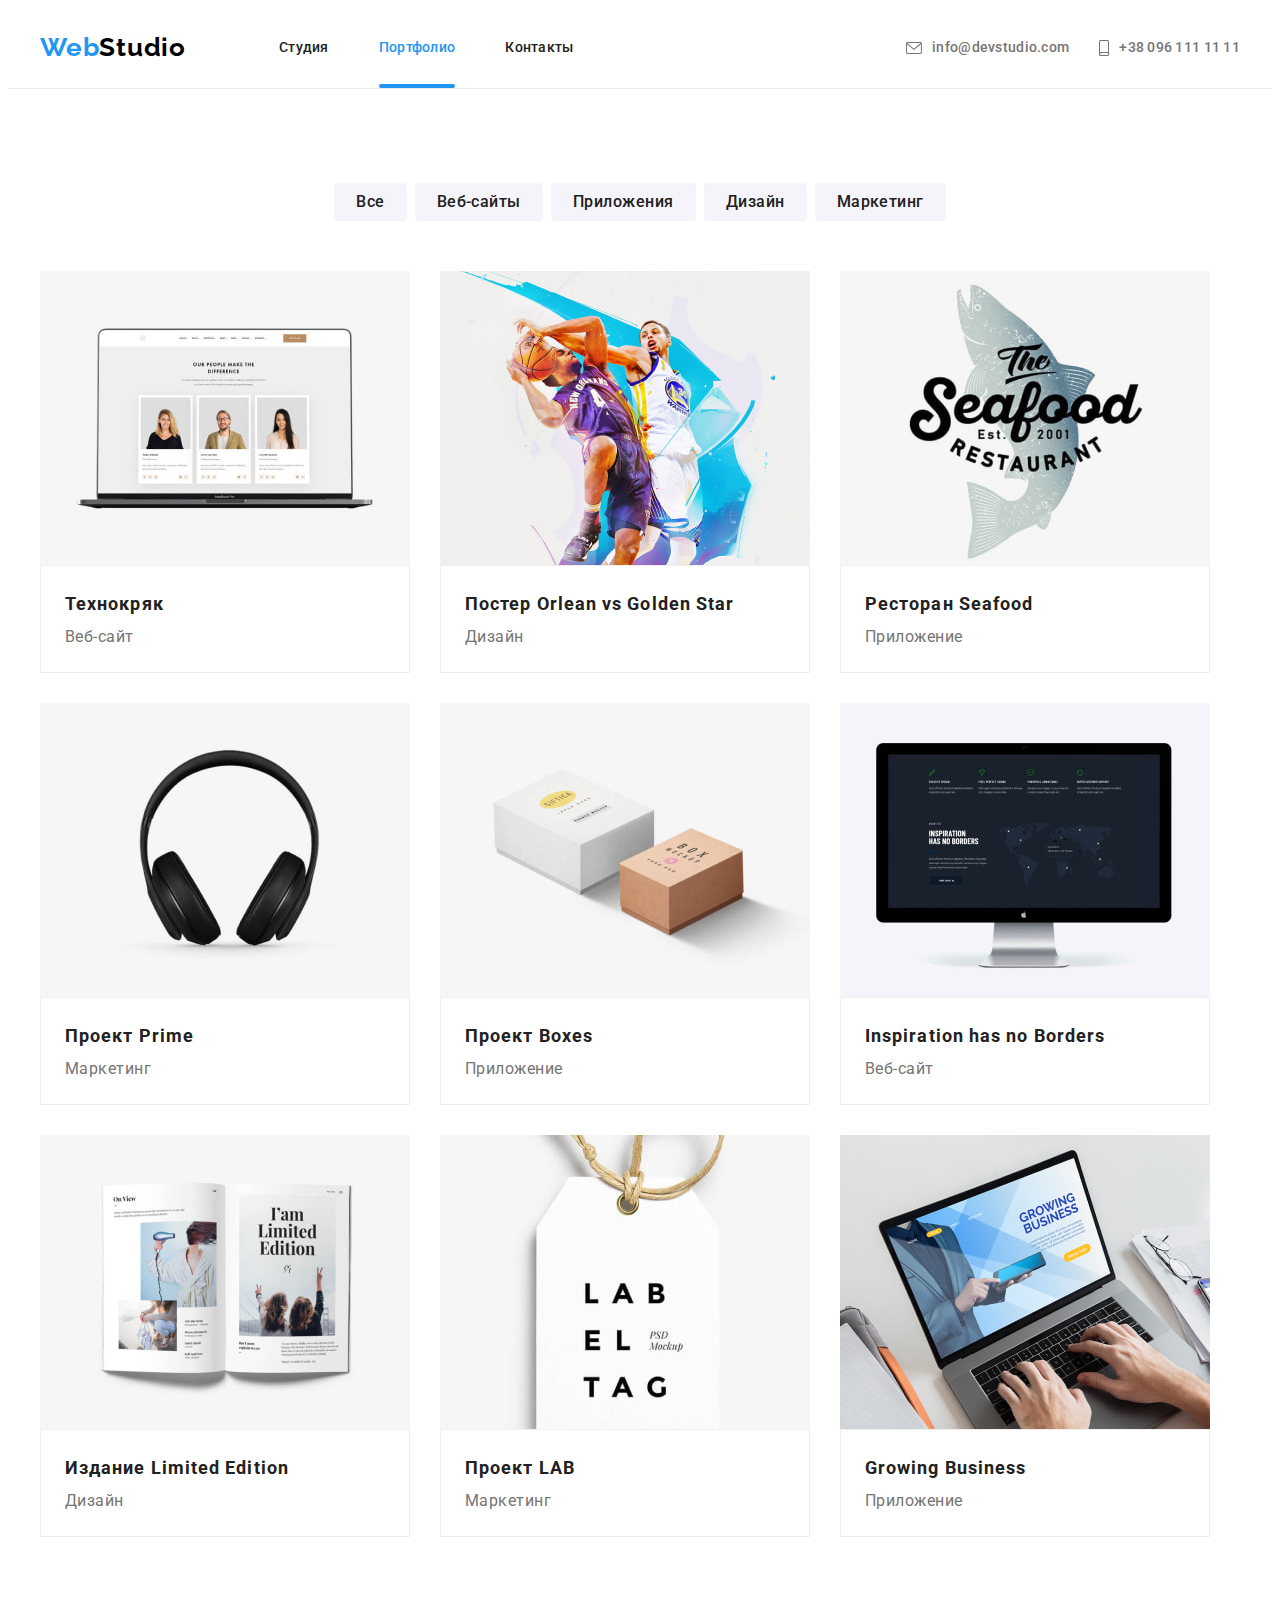
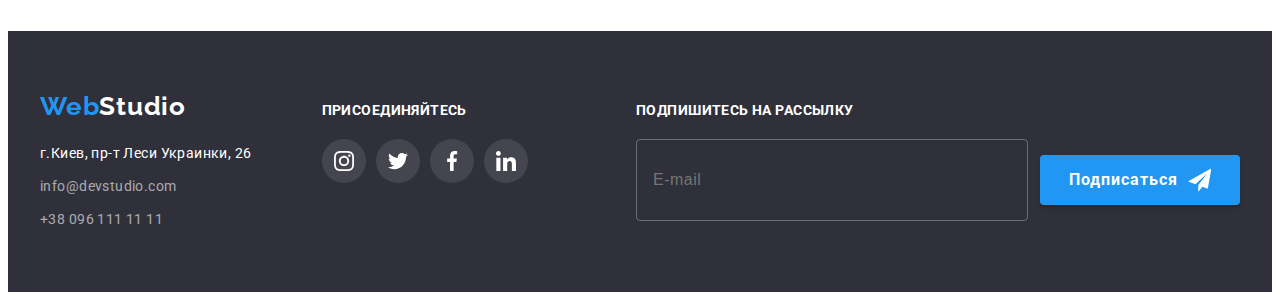
==== portfolio.html @ 57b07c24 "Initial commit" ====
<!DOCTYPE html>
<html lang="ru">
  <head>
    <meta charset="UTF-8" />
    <meta http-equiv="X-UA-Compatible" content="IE=edge" />
    <meta name="viewport" content="width=device-width, initial-scale=1.0" />
    <title>Портфолио</title>
    <!--Google Fonts-->
    <link rel="preconnect" href="https://fonts.googleapis.com" />
    <link rel="preconnect" href="https://fonts.gstatic.com" crossorigin />
    <link
      href="https://fonts.googleapis.com/css2?family=Raleway:wght@700&family=Roboto:wght@400;500;700;900&display=swap"
      rel="stylesheet"
    />
    <!-- Modern-normalize -->
    <link
      rel="stylesheet"
      href="https://cdnjs.cloudflare.com/ajax/libs/modern-normalize/1.1.0/modern-normalize.min.css"
      integrity="sha512-wpPYUAdjBVSE4KJnH1VR1HeZfpl1ub8YT/NKx4PuQ5NmX2tKuGu6U/JRp5y+Y8XG2tV+wKQpNHVUX03MfMFn9Q=="
      crossorigin="anonymous"
      referrerpolicy="no-referrer"
    />
    <!--Пользовательские стили-->
    <link rel="stylesheet" href="./CSS/styles.css" />
  </head>
  <body>
    <!--Шапка сайта-->
    <header class="header">
      <div class="container header-container">
        <!--Логотип компании-->
        <a class="logo link" href="./index.html" aria-label="Логотип сайта" lang="en"
          >Web<span class="header-studio">Studio</span></a
        >
        <!--Навигация сайта-->
        <nav class="navigation">
          <ul class="list navigation-list">
            <li class="navigation-item">
              <a class="link navigation-link" href="./index.html">Студия</a>
            </li>
            <li class="navigation-item">
              <a class="link navigation-link current" href="./portfolio.html">Портфолио</a>
            </li>
            <li class="navigation-item">
              <a class="link navigation-link" href="#contacts">Контакты</a>
            </li>
          </ul>
        </nav>
        <!--Контактные данные-->
        <ul class="list contacts-list">
          <li class="contacts-item">
            <a class="link contacts-link" href="mailto:info@devstudio.com">
              <svg class="contacts-icon" width="16px" height="12px">
                <use href="./images/sprite.svg#mail"></use>
              </svg>
              info@devstudio.com</a
            >
          </li>
          <li class="contacts-item">
            <a class="link contacts-link" href="tel:+380961111111">
              <svg class="contacts-icon" width="10px" height="16px">
                <use href="./images/sprite.svg#smartphone"></use>
              </svg>
              +38 096 111 11 11</a
            >
          </li>
        </ul>
      </div>
    </header>
    <!--Основной контент Портфолио-->
    <main>
      <!--Галерея проектов-->
      <section class="gallery section">
        <div class="container">
          <ul class="list filter-list">
            <li class="filter-item">
              <button class="btn filter-btn" type="button">Все</button>
            </li>
            <li class="filter-item">
              <button class="btn filter-btn" type="button">Веб-сайты</button>
            </li>
            <li class="filter-item">
              <button class="btn filter-btn" type="button">Приложения</button>
            </li>
            <li class="filter-item">
              <button class="btn filter-btn" type="button">Дизайн</button>
            </li>
            <li class="filter-item">
              <button class="btn filter-btn" type="button">Маркетинг</button>
            </li>
          </ul>
          <h1 class="visually-hidden">Галерея проектов</h1>
          <ul class="list projects-list">
            <li class="projects-item">
              <a class="link project-link" href="">
                <div class="animation-card">
                  <img
                    class="project-img"
                    src="./images/portfolio/img-1.jpg"
                    alt="Рабочий стол ноутбука"
                    width="370"
                    height="294"
                  />
                  <p class="animation-description">
                    Ресурс предлагает комплексные предложения с разным уровнем функционала и
                    сервисов. Все это позволит посетителю получить исчерпывающие сведения о компании
                    или частном лице.
                  </p>
                </div>
                <div class="project-description">
                  <h2 class="project-title">Технокряк</h2>
                  <p class="project-type">Веб-сайт</p>
                </div>
              </a>
            </li>
            <li class="projects-item">
              <a class="link project-link" href="">
                <div class="animation-card">
                  <img
                    class="project-img"
                    src="./images/portfolio/img-2.jpg"
                    alt="Баскетболисты"
                    width="370"
                    height="294"
                  />
                  <p class="animation-description">
                    Ресурс предлагает комплексные предложения с разным уровнем функционала и
                    сервисов. Все это позволит посетителю получить исчерпывающие сведения о компании
                    или частном лице.
                  </p>
                </div>
                <div class="project-description">
                  <h2 class="project-title">Постер <span lang="eu">Orlean vs Golden Star</span></h2>
                  <p class="project-type">Дизайн</p>
                </div>
              </a>
            </li>
            <li class="projects-item">
              <a class="link project-link" href="">
                <div class="animation-card">
                  <img
                    class="project-img"
                    src="./images/portfolio/img-3.jpg"
                    alt="Логотип ресторана"
                    width="370"
                    height="294"
                  />
                  <p class="animation-description">
                    Ресурс предлагает комплексные предложения с разным уровнем функционала и
                    сервисов. Все это позволит посетителю получить исчерпывающие сведения о компании
                    или частном лице.
                  </p>
                </div>
                <div class="project-description">
                  <h2 class="project-title">Ресторан <span lang="eu">Seafood</span></h2>
                  <p class="project-type">Приложение</p>
                </div>
              </a>
            </li>
            <li class="projects-item">
              <a class="link project-link" href="">
                <div class="animation-card">
                  <img
                    class="project-img"
                    src="./images/portfolio/img-4.jpg"
                    alt="Накладные наушники"
                    width="370"
                    height="294"
                  />
                  <p class="animation-description">
                    Ресурс предлагает комплексные предложения с разным уровнем функционала и
                    сервисов. Все это позволит посетителю получить исчерпывающие сведения о компании
                    или частном лице.
                  </p>
                </div>
                <div class="project-description">
                  <h2 class="project-title">Проект <span lang="eu">Prime</span></h2>
                  <p class="project-type">Маркетинг</p>
                </div>
              </a>
            </li>
            <li class="projects-item">
              <a class="link project-link" href="">
                <div class="animation-card">
                  <img
                    class="project-img"
                    src="./images/portfolio/img-5.jpg"
                    alt="Бумажные коробки"
                    width="370"
                    height="294"
                  />
                  <p class="animation-description">
                    Ресурс предлагает комплексные предложения с разным уровнем функционала и
                    сервисов. Все это позволит посетителю получить исчерпывающие сведения о компании
                    или частном лице.
                  </p>
                </div>
                <div class="project-description">
                  <h2 class="project-title">Проект <span lang="eu">Boxes</span></h2>
                  <p class="project-type">Приложение</p>
                </div>
              </a>
            </li>
            <li class="projects-item">
              <a class="link project-link" href="">
                <div class="animation-card">
                  <img
                    class="project-img"
                    src="./images/portfolio/img-6.jpg"
                    alt="Рабочий стол монитора"
                    width="370"
                    height="294"
                  />
                  <p class="animation-description">
                    Ресурс предлагает комплексные предложения с разным уровнем функционала и
                    сервисов. Все это позволит посетителю получить исчерпывающие сведения о компании
                    или частном лице.
                  </p>
                </div>
                <div class="project-description">
                  <h2 class="project-title" lang="eu">Inspiration has no Borders</h2>
                  <p class="project-type">Веб-сайт</p>
                </div>
              </a>
            </li>
            <li class="projects-item">
              <a class="link project-link" href="">
                <div class="animation-card">
                  <img
                    class="project-img"
                    src="./images/portfolio/img-7.jpg"
                    alt="Открытая книга"
                    width="370"
                    height="294"
                  />
                  <p class="animation-description">
                    Ресурс предлагает комплексные предложения с разным уровнем функционала и
                    сервисов. Все это позволит посетителю получить исчерпывающие сведения о компании
                    или частном лице.
                  </p>
                </div>
                <div class="project-description">
                  <h2 class="project-title">Издание <span lang="eu">Limited Edition</span></h2>
                  <p class="project-type">Дизайн</p>
                </div>
              </a>
            </li>
            <li class="projects-item">
              <a class="link project-link" href="">
                <div class="animation-card">
                  <img
                    class="project-img"
                    src="./images/portfolio/img-8.jpg"
                    alt="Бирка с логотипом"
                    width="370"
                    height="294"
                  />
                  <p class="animation-description">
                    Ресурс предлагает комплексные предложения с разным уровнем функционала и
                    сервисов. Все это позволит посетителю получить исчерпывающие сведения о компании
                    или частном лице.
                  </p>
                </div>
                <div class="project-description">
                  <h2 class="project-title">Проект <span lang="eu">LAB</span></h2>
                  <p class="project-type">Маркетинг</p>
                </div>
              </a>
            </li>
            <li class="projects-item">
              <a class="link project-link" href="">
                <div class="animation-card">
                  <img
                    class="project-img"
                    src="./images/portfolio/img-9.jpg"
                    alt="Руки на ноутбуке"
                    width="370"
                    height="294"
                  />
                  <p class="animation-description">
                    Ресурс предлагает комплексные предложения с разным уровнем функционала и
                    сервисов. Все это позволит посетителю получить исчерпывающие сведения о компании
                    или частном лице.
                  </p>
                </div>
                <div class="project-description">
                  <h2 class="project-title" lang="eu">Growing Business</h2>
                  <p class="project-type">Приложение</p>
                </div>
              </a>
            </li>
          </ul>
        </div>
      </section>
    </main>
    <!--Подвал сайта-->
    <footer class="footer">
      <div class="container footer-container">
        <div class="logo-address">
          <!--Логотип-->
          <a class="logo-footer logo link" href="./index.html" aria-label="Логотип сайта" lang="en"
            >Web<span class="footer-studio">Studio</span></a
          >
          <!--Адреc и Контактные данные-->
          <address id="contacts">
            <ul class="list footer-list">
              <li class="footer-item">
                <a
                  class="link address-link"
                  href="https://www.google.com.ua/maps/place/%D0%B1%D1%83%D0%BB.+%D0%9B%D0%B5%D1%81%D0%B8+%D0%A3%D0%BA%D1%80%D0%B0%D0%B8%D0%BD%D0%BA%D0%B8,+26,+%D0%9A%D0%B8%D0%B5%D0%B2,+02000/@50.4265807,30.5361971,17z/data=!3m1!4b1!4m5!3m4!1s0x40d4cf0e033ecbe9:0x57a4dffefec77da0!8m2!3d50.4265807!4d30.5383858?hl=ru"
                  >г.Киев, пр-т Леси Украинки, 26</a
                >
              </li>
              <li class="footer-item">
                <a class="link footer-link" href="mailto:info@devstudio.com">info@devstudio.com</a>
              </li>
              <li class="footer-item">
                <a class="link footer-link" href="tel:+380961111111">+38 096 111 11 11</a>
              </li>
            </ul>
          </address>
        </div>
        <!-- Присоединяйтесь -->
        <div class="join-us">
          <p class="footer-title">присоединяйтесь</p>
          <ul class="social-list list">
            <li class="social-items">
              <a
                class="social-link link social-link-join"
                href=""
                target="_blank"
                rel="noopener noreferrer"
                aria-label="иконка Instagram"
              >
                <svg class="socials-icon" width="20" height="20">
                  <use href="./images/sprite.svg#instagram"></use>
                </svg>
              </a>
            </li>
            <li class="social-items">
              <a
                class="social-link link social-link-join"
                href=""
                target="_blank"
                rel="noopener noreferrer"
                aria-label="иконка Twitter"
              >
                <svg class="socials-icon" width="20" height="20">
                  <use href="./images/sprite.svg#twitter"></use>
                </svg>
              </a>
            </li>
            <li class="social-items">
              <a
                class="social-link link social-link-join"
                href=""
                target="_blank"
                rel="noopener noreferrer"
                aria-label="иконка Facebook"
              >
                <svg class="socials-icon" width="20" height="20">
                  <use href="./images/sprite.svg#facebook"></use>
                </svg>
              </a>
            </li>
            <li class="social-items">
              <a
                class="social-link link social-link-join"
                href=""
                target="_blank"
                rel="noopener noreferrer"
                aria-label="иконка Linkedin"
              >
                <svg class="socials-icon" width="20" height="20">
                  <use href="./images/sprite.svg#linkedin"></use>
                </svg>
              </a>
            </li>
          </ul>
        </div>
        <!-- Подпишитесь на рассылку -->
        <div class="subscribe">
          <b class="subscribe-title">Подпишитесь на рассылку</b>
          <form class="subscribe-form">
            <label class="subscribe-label-hidden" for="subscribe-email">
              <input
                class="subscribe-email"
                name="subscribe-email"
                type="email"
                id="subscribe-email"
                placeholder="E-mail"
            /></label>
            <button class="btn subscribe-btn" type="submit">
              <span class="subscribe-btn-title">Подписаться</span
              ><svg class="subscribe-icon" width="24" height="24">
                <use href="./images/sprite.svg#subscribe-icon"></use>
              </svg>
            </button>
          </form>
        </div>
      </div>
    </footer>
    <!-- Script-JS -->
    <script src="./js/modal.js"></script>
  </body>
</html>
---- CSS/styles.css ----
:root {
  /* Google Fonts */
  --main-font: 'Roboto', sans-serif;
  --secondary-font: 'Raleway', sans-serif;

  /* text colors */
  --accent-cl: #2196f3;
  --main-txt-cl: #212121;
  --secondary-txt-cl: #ffffff;

  /* bacground colors */
  --main-bg-cl: #ffffff;
  --secondary-bg-cl: #2f303a;

  /* animation */
  --hov-focus: 250ms cubic-bezier(0.4, 0, 0.2, 1);
}
body {
  font-family: var(--main-font);
  background-color: var(--main-bg-cl);
  color: var(--main-txt-cl);
}
h1,
h2,
h3,
h4,
h5,
h6,
p,
b {
  margin: 0;
}
img {
  display: block;
  max-width: 100%;
  height: auto;
}
.visually-hidden {
  position: absolute;
  white-space: nowrap;
  width: 1px;
  height: 1px;
  overflow: hidden;
  border: 0;
  padding: 0;
  clip: rect(0 0 0 0);
  clip-path: inset(50%);
  margin: -1px;
}
.container {
  width: 1200px;
  padding-left: 15px;
  padding-right: 15px;
  margin-left: auto;
  margin-right: auto;
}
.section {
  padding-top: 94px;
  padding-bottom: 94px;
}
.list {
  list-style: none;
  padding: 0;
  margin: 0;
}
.link {
  text-decoration: none;
  color: currentColor;
}
.btn {
  cursor: pointer;
  border-style: none;
  font-family: inherit;
  color: inherit;
  border-radius: 4px;
  transition: background-color var(--hov-focus), color var(--hov-focus), box-shadow var(--hov-focus);
}
.btn:hover,
.btn:focus {
  color: var(--secondary-txt-cl);
  background-color: var(--accent-cl);
  box-shadow: 0px 3px 1px rgba(0, 0, 0, 0.1), 0px 1px 2px rgba(0, 0, 0, 0.08),
    0px 2px 2px rgba(0, 0, 0, 0.12);
}
.contacts-link:hover,
.footer-link:hover,
.address-link:hover,
.contacts-link:focus,
.footer-link:focus,
.address-link:focus,
.navigation-link:hover,
.navigation-link:focus {
  color: var(--accent-cl);
}
/* Header */
.header {
  border-bottom: 1px solid #ececec;
}
.header-container {
  display: flex;
  align-items: center;
}
.logo {
  font-family: var(--secondary-font);
  font-weight: 700;
  font-size: 26px;
  line-height: 1.19;
  letter-spacing: 0.03em;
  color: var(--accent-cl);
  display: block;
  padding-top: 24px;
  padding-bottom: 25px;
  margin-right: 93px;
}
.header-studio {
  color: #000000;
}
.navigation-list {
  align-items: center;
  display: flex;
}

.navigation-item {
  margin-right: 50px;
}
.navigation-item:last-child,
.contacts-item:last-child {
  margin-right: 0px;
}
.navigation-link {
  font-weight: 500;
  font-size: 14px;
  line-height: 1.14;
  letter-spacing: 0.02em;
  display: block;
  padding-top: 32px;
  padding-bottom: 32px;
  position: relative;
  transition: color var(--hov-focus);
}
.navigation-link.current {
  color: var(--accent-cl);
}
.navigation-link.current::after {
  content: '';
  display: block;
  width: 100%;
  height: 4px;
  background-color: var(--accent-cl);
  border-radius: 2px;
  position: absolute;
  bottom: 0;
  left: 0;
}
.contacts-list {
  margin-left: auto;
  display: flex;
  align-items: center;
}
.contacts-item {
  margin-right: 30px;
  align-items: center;
}
.contacts-link {
  font-weight: 500;
  font-size: 14px;
  line-height: 1.14;
  letter-spacing: 0.02em;
  color: #757575;
  display: flex;
  padding-top: 32px;
  padding-bottom: 32px;
  align-items: center;
  transition: color var(--hov-focus);
}
.contacts-icon {
  fill: currentColor;
  margin-right: 10px;
}

/* Main content */
.hero {
  background-color: #c4c4c4;
  background-image: linear-gradient(to bottom, rgba(47, 48, 58, 0.4), rgba(47, 48, 58, 0.4)),
    url(../images/main/hero.jpg);
  max-width: 1600px;
  height: 600px;
  margin-left: auto;
  margin-right: auto;
  background-position: center;
  background-size: cover;
  padding-top: 200px;
  padding-bottom: 200px;
}
.main-title {
  font-weight: 900;
  font-size: 44px;
  line-height: 1.36;
  text-align: center;
  letter-spacing: 0.06em;
  text-transform: uppercase;
  color: var(--secondary-txt-cl);
  width: 696px;
  height: 120px;
  margin-left: auto;
  margin-right: auto;
  margin-bottom: 30px;
}
.hero-btn {
  background-color: var(--accent-cl);
  color: var(--secondary-txt-cl);
  font-weight: 700;
  font-size: 16px;
  line-height: 1.88;
  display: flex;
  align-items: center;
  text-align: center;
  letter-spacing: 0.06em;
  padding: 10px 32px;
  max-width: 250px;
  min-width: 200px;
  min-height: 50px;
  margin-left: auto;
  margin-right: auto;
  transition: background-color var(--hov-focus);
}
.hero-btn:hover,
.hero-btn:focus {
  background-color: #188ce8;
}
/* Преимущества студии */
.advantages {
  padding-bottom: 0px;
}
.advantages-list {
  display: flex;
  align-items: flex-start;
}
.advantages-item {
  margin-right: 30px;
}
.advantages-item:last-child {
  margin-right: 0px;
}
.advantages-frame {
  width: 270px;
  height: 120px;
  background-color: #f5f4fa;
  border-radius: 4px;
  display: flex;
  align-items: center;
  justify-content: center;
  margin-bottom: 30px;
}
.advantages-icon {
  width: 70px;
  height: 70px;
}
.advantages-title {
  font-weight: 700;
  font-size: 14px;
  line-height: 1.14;
  letter-spacing: 0.03em;
  text-transform: uppercase;
  margin-bottom: 10px;
}
.advantages-description {
  font-size: 14px;
  line-height: 1.71;
  letter-spacing: 0.03em;
  color: #757575;
  max-width: 270px;
  max-height: 75px;
}
/* Веб-разработка для разных гаджетов */
.direction-title,
.team-title,
.clients-title {
  font-weight: 700;
  font-size: 36px;
  line-height: 1.17;
  text-align: center;
  letter-spacing: 0.03em;
  margin-bottom: 50px;
}
.direction-list {
  display: flex;
  align-items: center;
}
.direction-item {
  margin-right: 30px;
  position: relative;
}
.direction-item:last-child {
  margin-right: 0px;
}
.direction-description {
  font-weight: 700;
  font-size: 14px;
  line-height: 1.14;
  text-align: center;
  letter-spacing: 0.03em;
  text-transform: uppercase;
  color: var(--secondary-txt-cl);
  width: 100%;
  height: 70px;
  padding-top: 27px;
  padding-bottom: 27px;
  background-color: rgba(47, 48, 58, 0.8);
  position: absolute;
  bottom: 0;
  left: 0;
}
/* Команда */
.team {
  background-color: #f5f4fa;
}
.team-list {
  display: flex;
  align-items: center;
}
.team-item {
  background-color: var(--main-bg-cl);
  box-shadow: 0px 1px 3px rgba(0, 0, 0, 0.12), 0px 1px 1px rgba(0, 0, 0, 0.14),
    0px 2px 1px rgba(0, 0, 0, 0.2);
  border-radius: 0px 0px 4px 4px;
  margin-right: 30px;
}
.photo-title {
  font-weight: 500;
  font-size: 16px;
  line-height: 1.19;
  text-align: center;
  letter-spacing: 0.03em;
  margin-bottom: 10px;
}
.position {
  font-size: 16px;
  line-height: 1.1875;
  text-align: center;
  letter-spacing: 0.03em;
  color: #757575;
  margin-bottom: 16px;
}
.photo-description {
  padding-top: 30px;
  padding-bottom: 30px;
}
/* Соцсети */
.social-list {
  display: flex;
  align-items: center;
  justify-content: center;
  gap: 10px;
}
.social-link {
  width: 44px;
  height: 44px;
  background-color: var(--main-bg-cl);
  color: #afb1b8;
  display: flex;
  align-items: center;
  justify-content: center;
  border-radius: 50%;
  transition: background-color var(--hov-focus), color var(--hov-focus);
}
.social-link:hover,
.social-link:focus {
  background-color: var(--accent-cl);
  color: var(--secondary-txt-cl);
}
.socials-icon {
  fill: currentColor;
}
/* Постоянные клиенты */
.clients-list {
  display: flex;
  align-items: center;
  justify-content: center;
}
.clients-item {
  margin-right: 30px;
}
.clients-item:last-child {
  margin-right: 0px;
}
.clients-link {
  width: 170px;
  height: 92px;
  color: #afb1b8;
  border-radius: 4px;
  border: 1px solid #afb1b8;
  display: flex;
  align-items: center;
  justify-content: center;
  transition: color var(--hov-focus), border-color var(--hov-focus);
}
.clients-link:hover,
.clients-link:focus {
  color: var(--accent-cl);
  border-color: var(--accent-cl);
}
.clients-icon {
  fill: currentColor;
  width: 106px;
  height: 60px;
}
/* Footer */
.footer {
  padding-top: 60px;
  padding-bottom: 60px;
  background-color: var(--secondary-bg-cl);
}
.footer-item {
  margin-bottom: 9px;
}
.footer-item:last-child {
  margin-bottom: 0px;
}
.footer-studio {
  color: var(--secondary-txt-cl);
}
.address-link {
  color: var(--secondary-txt-cl);
  font-size: 14px;
  line-height: 1.71;
  letter-spacing: 0.03em;
  transition: color var(--hov-focus);
}
.footer-link {
  font-size: 14px;
  line-height: 1.71;
  letter-spacing: 0.03em;
  color: rgba(255, 255, 255, 0.6);
  transition: color var(--hov-focus);
}
.footer-list {
  font-style: normal;
}
.logo-footer {
  padding-top: 0px;
  padding-bottom: 20px;
  margin-right: 0px;
}
.footer-title,
.subscribe-title {
  font-weight: 700;
  font-size: 14px;
  line-height: 1.14;
  letter-spacing: 0.03em;
  text-transform: uppercase;
  color: var(--secondary-txt-cl);
  margin-bottom: 20px;
}
.footer-container {
  display: flex;
  align-items: baseline;
}
.social-link-join {
  background-color: rgba(255, 255, 255, 0.1);
  color: var(--secondary-txt-cl);
}
.logo-address {
  margin-right: 70px;
}
.subscribe {
  margin-left: auto;
}
.subscribe-title {
  display: block;
}
.subscribe-form {
  display: flex;
  align-items: center;
  justify-content: center;
}
.subscribe-email {
  width: 358px;
  height: 50px;
  background-color: transparent;
  border: 1px solid rgba(255, 255, 255, 0.3);
  border-radius: 4px;
  outline: transparent;
  padding: 15px 16px;
  margin-right: 12px;
  cursor: pointer;
  font-size: 16px;
  line-height: 1.25;
  letter-spacing: 0.03em;
  color: rgba(255, 255, 255, 0.6);
}
.subscribe-btn {
  background-color: var(--accent-cl);
  width: 200px;
  height: 50px;
  box-shadow: 0px 4px 4px rgba(0, 0, 0, 0.15);
  padding: 10px 29px;
  display: flex;
  align-items: center;
  justify-content: center;
  text-align: center;
}
.subscribe-btn:hover,
.subscribe-btn:focus {
  background-color: #188ce8;
}
.subscribe-btn-title {
  color: var(--secondary-txt-cl);
  font-weight: 700;
  font-size: 16px;
  line-height: 1.88;
  letter-spacing: 0.06em;
  margin-right: 10px;
}

/* PORTFOLIO */
.gallery .filter-btn.current {
  color: var(--secondary-txt-cl);
  background-color: var(--accent-cl);
}
.filter-btn {
  font-weight: 500;
  font-size: 16px;
  line-height: 1.63;
  text-align: center;
  letter-spacing: 0.03em;
  background-color: #f5f4fa;
  padding: 6px 22px;
}
.filter-list {
  display: flex;
  align-items: center;
  justify-content: center;
  margin-bottom: 50px;
}
.filter-item {
  margin-right: 8px;
}
.filter-item:last-child {
  margin-right: 0px;
}
.projects-list {
  display: flex;
  flex-wrap: wrap;
}
.projects-item {
  margin-right: 30px;
  margin-bottom: 30px;
}
.projects-item:nth-child(3n) {
  margin-right: 0px;
}
.projects-item:nth-last-child(-n + 3) {
  margin-bottom: 0px;
}
.project-description {
  padding: 20px 24px;
  background: #ffffff;
  border: 1px solid #eeeeee;
}
.project-title {
  font-weight: 700;
  font-size: 18px;
  line-height: 2;
  letter-spacing: 0.06em;
}
.project-type {
  font-size: 16px;
  line-height: 1.88;
  letter-spacing: 0.03em;
  color: #757575;
}
.project-link {
  display: block;
  transition: box-shadow var(--hov-focus);
}
.project-link:hover,
.project-link:focus {
  box-shadow: 1px 4px 6px rgba(0, 0, 0, 0.16), 0px 1px 4px rgba(0, 0, 0, 0.06);
}
.project-link:hover .animation-description,
.project-link:focus .animation-description {
  transform: translateY(-100%);
  opacity: 1;
}

.animation-description {
  display: block;
  font-size: 18px;
  line-height: 1.56;
  letter-spacing: 0.03em;
  color: var(--secondary-txt-cl);
  width: 100%;
  height: 100%;
  padding: 63px 24px;
  background-color: rgba(33, 150, 243, 0.9);
  position: absolute;
  transition: transform var(--hov-focus), opacity var(--hov-focus);
  opacity: 0;
}
.animation-card {
  position: relative;
  overflow: hidden;
}

/* Модальное окно */
.backdrop {
  position: fixed;
  width: 100%;
  height: 100%;
  left: 0;
  top: 0;
  background-color: rgba(0, 0, 0, 0.2);
}
.backdrop.is-hidden {
  opacity: 0;
  visibility: hidden;
  pointer-events: none;
}
.modal-wrapper {
  position: fixed;
  background-color: var(--main-bg-cl);
  box-shadow: 0px 1px 3px rgba(0, 0, 0, 0.12), 0px 1px 1px rgba(0, 0, 0, 0.14),
    0px 2px 1px rgba(0, 0, 0, 0.2);
  border-radius: 4px;
  width: 528px;
  height: 581px;
  top: 50%;
  left: 50%;
  transition: transform 1000ms, opacity 300ms;
  padding: 40px;
}
/* початковий стан елемента перед анімацією */
.backdrop.is-hidden .modal-wrapper {
  transform: translateY(-800px) rotate(-540deg);
  opacity: 0;
}
/* кінцевий стан елемента після анімації */
.backdrop .modal-wrapper {
  transform: translateY(0) rotate(0deg) translate(-50%, -50%);
  opacity: 1;
}

.modal-btn {
  position: absolute;
  top: 8px;
  right: 8px;
  width: 30px;
  height: 30px;
  background-color: var(--main-bg-cl);
  border: 1px solid rgba(0, 0, 0, 0.1);
  border-radius: 50%;
  display: flex;
  align-items: center;
  justify-content: center;
  cursor: pointer;
  padding: 0;
}
.close-icon {
  fill: currentColor;
  transition: fill var(--hov-focus);
}
.modal-btn:hover .close-icon,
.modal-btn:focus .close-icon {
  fill: var(--accent-cl);
}
.modal-title {
  display: block;
  font-weight: 700;
  font-size: 20px;
  line-height: 1.15;
  text-align: center;
  letter-spacing: 0.03em;
  color: var(--main-txt-cl);
  margin-bottom: 12px;
}
.modal-form-area {
  display: flex;
  flex-direction: column;
  justify-content: center;
  margin-bottom: 10px;
}
.modal-form-group {
  cursor: pointer;
  margin-bottom: 4px;
  line-height: 14px;
}
.user-item {
  font-size: 12px;
  line-height: 1.17;
  letter-spacing: 0.01em;
  color: #757575;
}
.input-area {
  position: relative;
  transition: fill var(--hov-focus);
}
.input-area:hover,
.input-area:focus {
  fill: var(--accent-cl);
}
.modal-input {
  width: 448px;
  height: 40px;
  border: 1px solid rgba(33, 33, 33, 0.2);
  border-radius: 4px;
  outline: transparent;
  padding: 12px 16px 12px 42px;
  cursor: pointer;
  transition: border-color var(--hov-focus);
}
.modal-input:hover,
.modal-input:focus,
.comment-area:hover,
.comment-area:focus {
  border-color: var(--accent-cl);
}
.modal-icon {
  position: absolute;
  top: 50%;
  left: 15px;
  transform: translateY(-50%);
}
.modal-form-coment {
  display: flex;
  flex-direction: column;
  justify-content: center;
  margin-bottom: 20px;
}
.comment-area {
  resize: none;
  width: 100%;
  height: 120px;
  padding: 12px 16px;
  outline: transparent;
  border: 1px solid rgba(33, 33, 33, 0.2);
  border-radius: 4px;
  font-size: 12px;
  line-height: 1.17;
  letter-spacing: 0.01em;
  color: var(--main-txt-cl);
  cursor: pointer;
  transition: border-color var(--hov-focus);
}
.agreement-wrap {
  display: flex;
  justify-content: center;
  align-items: center;
  margin-bottom: 30px;
}
.modal-policy-group {
  cursor: pointer;
  display: flex;
  justify-content: center;
  align-items: center;
}
.custom-checkbox {
  display: flex;
  align-items: center;
  justify-content: center;
  width: 16px;
  height: 15px;
  border-radius: 2px;
  outline: 2px solid var(--main-txt-cl);
  outline-offset: -2px;
  margin-right: 7px;
  transition: background-color var(--hov-focus), outline var(--hov-focus);
}
.checkbox:checked + .custom-checkbox {
  background-color: var(--accent-cl);
  outline: none;
}
.agreement-icon {
  fill: var(--main-bg-cl);
  opacity: 0;
  transition: opacity var(--hov-focus);
}
.checkbox:checked + .custom-checkbox .agreement-icon {
  opacity: 1;
}
.checkbox-txt {
  font-size: 14px;
  line-height: 1.71;
  letter-spacing: 0.03em;
  color: #757575;
}
.agreement-link {
  color: var(--accent-cl);
}
.modal-btn-submit {
  background-color: var(--accent-cl);
  width: 200px;
  height: 50px;
  box-shadow: 0px 4px 4px rgba(0, 0, 0, 0.15);
  padding: 10px 55px;
  display: flex;
  align-items: center;
  justify-content: center;
  text-align: center;
  margin-left: auto;
  margin-right: auto;
}
.modal-btn-submit:hover,
.modal-btn-submit:focus {
  background-color: #188ce8;
}
.modal-btn-submit-txt {
  font-weight: 700;
  font-size: 16px;
  line-height: 1.88;
  text-align: center;
  letter-spacing: 0.06em;
  color: var(--secondary-txt-cl);
}
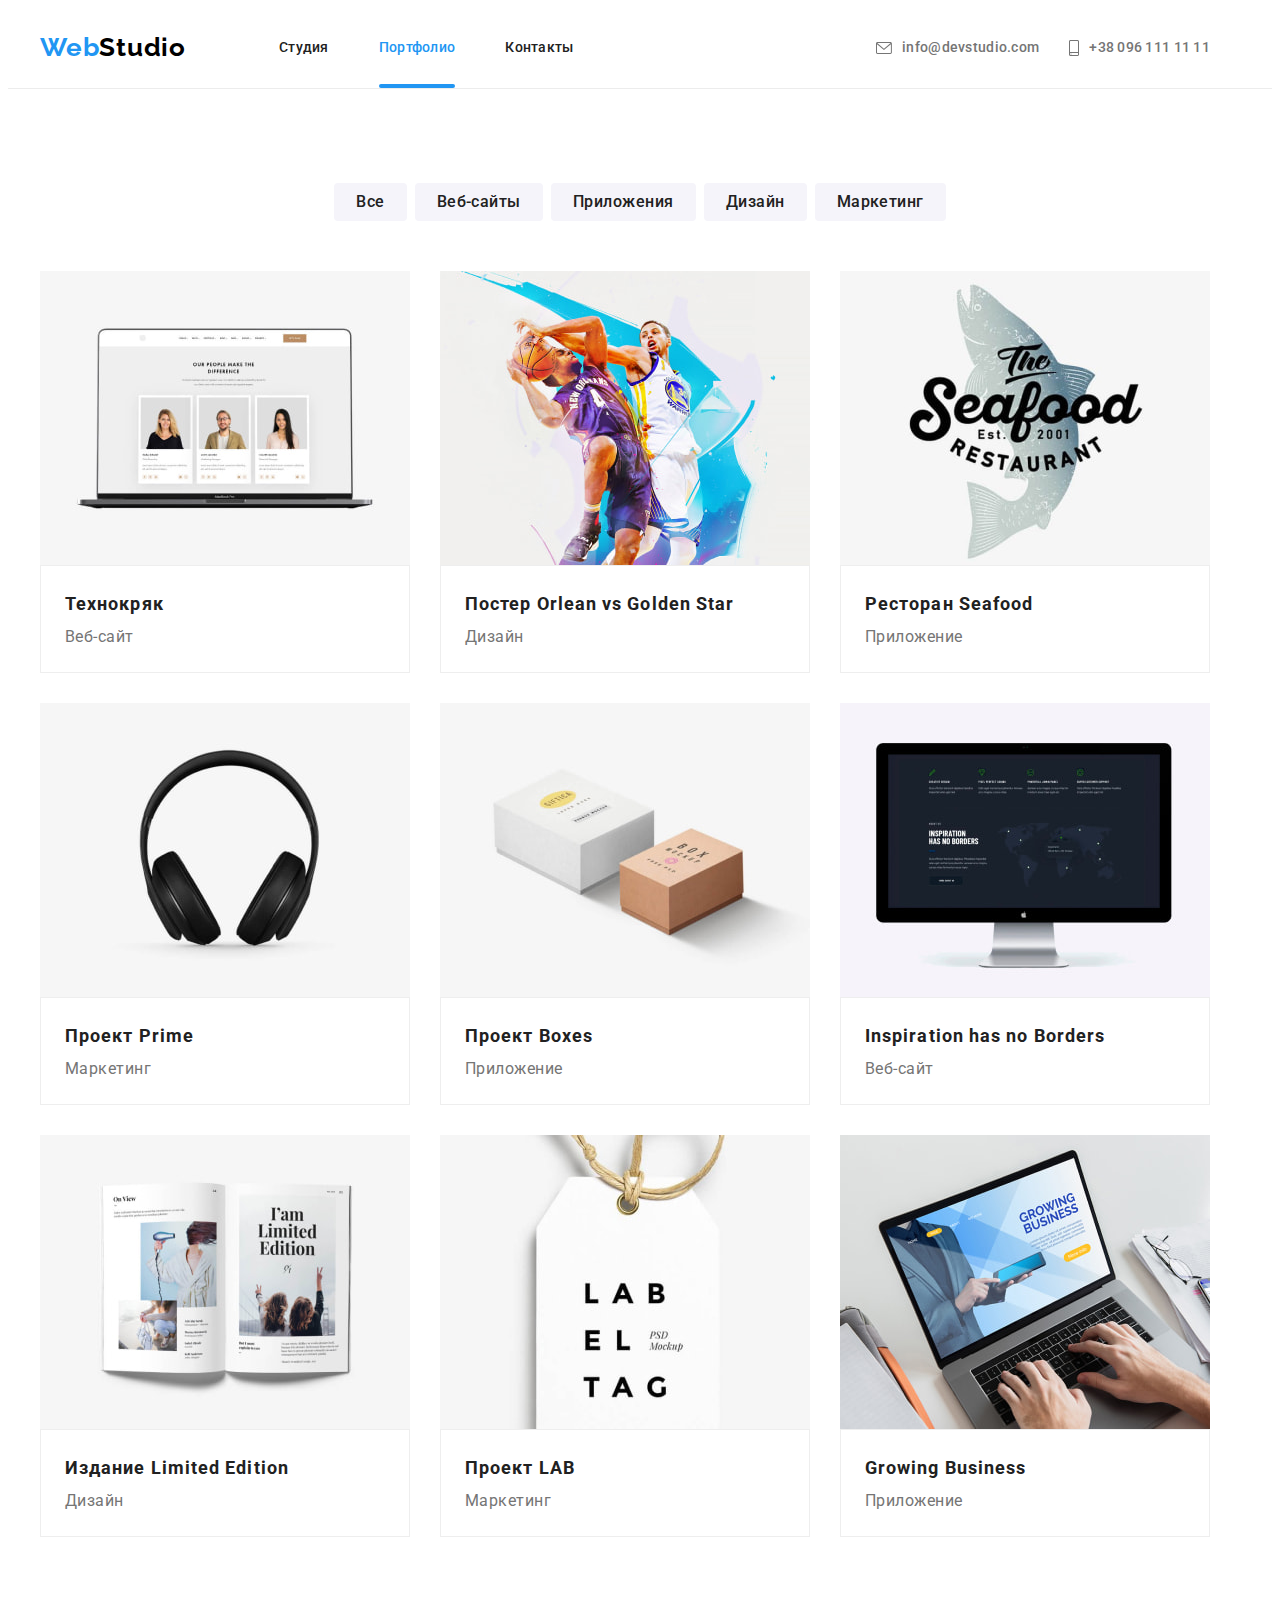
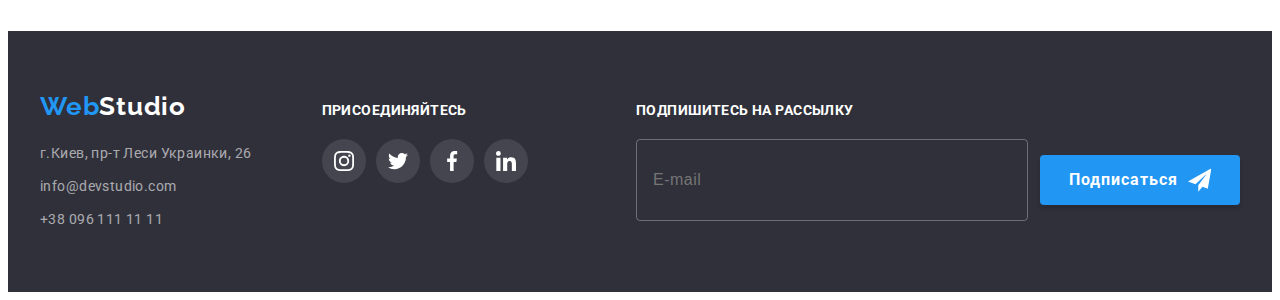
==== commit e44de93b: "Готово по БЕМ рефакторинг" ====
--- a/portfolio.html
+++ b/portfolio.html
@@ -26,38 +26,38 @@
   <body>
     <!--Шапка сайта-->
     <header class="header">
-      <div class="container header-container">
+      <div class="container header__container">
         <!--Логотип компании-->
         <a class="logo link" href="./index.html" aria-label="Логотип сайта" lang="en"
-          >Web<span class="header-studio">Studio</span></a
+          >Web<span class="logo__header">Studio</span></a
         >
         <!--Навигация сайта-->
         <nav class="navigation">
-          <ul class="list navigation-list">
-            <li class="navigation-item">
-              <a class="link navigation-link" href="./index.html">Студия</a>
-            </li>
-            <li class="navigation-item">
-              <a class="link navigation-link current" href="./portfolio.html">Портфолио</a>
-            </li>
-            <li class="navigation-item">
-              <a class="link navigation-link" href="#contacts">Контакты</a>
+          <ul class="list navigation__list">
+            <li class="navigation__item">
+              <a class="link navigation__link" href="./index.html">Студия</a>
+            </li>
+            <li class="navigation__item">
+              <a class="link navigation__link current" href="./portfolio.html">Портфолио</a>
+            </li>
+            <li class="navigation__item">
+              <a class="link navigation__link" href="#contacts">Контакты</a>
             </li>
           </ul>
         </nav>
         <!--Контактные данные-->
-        <ul class="list contacts-list">
-          <li class="contacts-item">
-            <a class="link contacts-link" href="mailto:info@devstudio.com">
-              <svg class="contacts-icon" width="16px" height="12px">
+        <ul class="list contacts__list">
+          <li class="contacts__item">
+            <a class="link contacts__link" href="mailto:info@devstudio.com">
+              <svg class="contacts__icon" width="16px" height="12px">
                 <use href="./images/sprite.svg#mail"></use>
               </svg>
               info@devstudio.com</a
             >
           </li>
-          <li class="contacts-item">
-            <a class="link contacts-link" href="tel:+380961111111">
-              <svg class="contacts-icon" width="10px" height="16px">
+          <li class="contacts__item">
+            <a class="link contacts__link" href="tel:+380961111111">
+              <svg class="contacts__icon" width="10px" height="16px">
                 <use href="./images/sprite.svg#smartphone"></use>
               </svg>
               +38 096 111 11 11</a
@@ -71,220 +71,222 @@
       <!--Галерея проектов-->
       <section class="gallery section">
         <div class="container">
-          <ul class="list filter-list">
-            <li class="filter-item">
-              <button class="btn filter-btn" type="button">Все</button>
-            </li>
-            <li class="filter-item">
-              <button class="btn filter-btn" type="button">Веб-сайты</button>
-            </li>
-            <li class="filter-item">
-              <button class="btn filter-btn" type="button">Приложения</button>
-            </li>
-            <li class="filter-item">
-              <button class="btn filter-btn" type="button">Дизайн</button>
-            </li>
-            <li class="filter-item">
-              <button class="btn filter-btn" type="button">Маркетинг</button>
+          <ul class="filter__list list">
+            <li class="filter__item">
+              <button class="btn filter__btn" type="button">Все</button>
+            </li>
+            <li class="filter__item">
+              <button class="btn filter__btn" type="button">Веб-сайты</button>
+            </li>
+            <li class="filter__item">
+              <button class="btn filter__btn" type="button">Приложения</button>
+            </li>
+            <li class="filter__item">
+              <button class="btn filter__btn" type="button">Дизайн</button>
+            </li>
+            <li class="filter__item">
+              <button class="btn filter__btn" type="button">Маркетинг</button>
             </li>
           </ul>
           <h1 class="visually-hidden">Галерея проектов</h1>
-          <ul class="list projects-list">
-            <li class="projects-item">
-              <a class="link project-link" href="">
-                <div class="animation-card">
-                  <img
-                    class="project-img"
+          <ul class="projects__list list">
+            <li class="projects__item">
+              <a class="project__link link" href="">
+                <div class="project__card">
+                  <img
+                    class="project__img"
                     src="./images/portfolio/img-1.jpg"
                     alt="Рабочий стол ноутбука"
                     width="370"
                     height="294"
                   />
-                  <p class="animation-description">
-                    Ресурс предлагает комплексные предложения с разным уровнем функционала и
-                    сервисов. Все это позволит посетителю получить исчерпывающие сведения о компании
-                    или частном лице.
-                  </p>
-                </div>
-                <div class="project-description">
-                  <h2 class="project-title">Технокряк</h2>
-                  <p class="project-type">Веб-сайт</p>
-                </div>
-              </a>
-            </li>
-            <li class="projects-item">
-              <a class="link project-link" href="">
-                <div class="animation-card">
-                  <img
-                    class="project-img"
+                  <p class="project__description">
+                    Ресурс предлагает комплексные предложения с разным уровнем функционала и
+                    сервисов. Все это позволит посетителю получить исчерпывающие сведения о компании
+                    или частном лице.
+                  </p>
+                </div>
+                <div class="project__exposition">
+                  <h2 class="project__title">Технокряк</h2>
+                  <p class="project__type">Веб-сайт</p>
+                </div>
+              </a>
+            </li>
+            <li class="projects__item">
+              <a class="project__link link" href="">
+                <div class="project__card">
+                  <img
+                    class="project__img"
                     src="./images/portfolio/img-2.jpg"
                     alt="Баскетболисты"
                     width="370"
                     height="294"
                   />
-                  <p class="animation-description">
-                    Ресурс предлагает комплексные предложения с разным уровнем функционала и
-                    сервисов. Все это позволит посетителю получить исчерпывающие сведения о компании
-                    или частном лице.
-                  </p>
-                </div>
-                <div class="project-description">
-                  <h2 class="project-title">Постер <span lang="eu">Orlean vs Golden Star</span></h2>
-                  <p class="project-type">Дизайн</p>
-                </div>
-              </a>
-            </li>
-            <li class="projects-item">
-              <a class="link project-link" href="">
-                <div class="animation-card">
-                  <img
-                    class="project-img"
+                  <p class="project__description">
+                    Ресурс предлагает комплексные предложения с разным уровнем функционала и
+                    сервисов. Все это позволит посетителю получить исчерпывающие сведения о компании
+                    или частном лице.
+                  </p>
+                </div>
+                <div class="project__exposition">
+                  <h2 class="project__title">
+                    Постер <span lang="eu">Orlean vs Golden Star</span>
+                  </h2>
+                  <p class="project__type">Дизайн</p>
+                </div>
+              </a>
+            </li>
+            <li class="projects__item">
+              <a class="project__link link" href="">
+                <div class="project__card">
+                  <img
+                    class="project__img"
                     src="./images/portfolio/img-3.jpg"
                     alt="Логотип ресторана"
                     width="370"
                     height="294"
                   />
-                  <p class="animation-description">
-                    Ресурс предлагает комплексные предложения с разным уровнем функционала и
-                    сервисов. Все это позволит посетителю получить исчерпывающие сведения о компании
-                    или частном лице.
-                  </p>
-                </div>
-                <div class="project-description">
-                  <h2 class="project-title">Ресторан <span lang="eu">Seafood</span></h2>
-                  <p class="project-type">Приложение</p>
-                </div>
-              </a>
-            </li>
-            <li class="projects-item">
-              <a class="link project-link" href="">
-                <div class="animation-card">
-                  <img
-                    class="project-img"
+                  <p class="project__description">
+                    Ресурс предлагает комплексные предложения с разным уровнем функционала и
+                    сервисов. Все это позволит посетителю получить исчерпывающие сведения о компании
+                    или частном лице.
+                  </p>
+                </div>
+                <div class="project__exposition">
+                  <h2 class="project__title">Ресторан <span lang="eu">Seafood</span></h2>
+                  <p class="project__type">Приложение</p>
+                </div>
+              </a>
+            </li>
+            <li class="projects__item">
+              <a class="project__link link" href="">
+                <div class="project__card">
+                  <img
+                    class="project__img"
                     src="./images/portfolio/img-4.jpg"
                     alt="Накладные наушники"
                     width="370"
                     height="294"
                   />
-                  <p class="animation-description">
-                    Ресурс предлагает комплексные предложения с разным уровнем функционала и
-                    сервисов. Все это позволит посетителю получить исчерпывающие сведения о компании
-                    или частном лице.
-                  </p>
-                </div>
-                <div class="project-description">
-                  <h2 class="project-title">Проект <span lang="eu">Prime</span></h2>
-                  <p class="project-type">Маркетинг</p>
-                </div>
-              </a>
-            </li>
-            <li class="projects-item">
-              <a class="link project-link" href="">
-                <div class="animation-card">
-                  <img
-                    class="project-img"
+                  <p class="project__description">
+                    Ресурс предлагает комплексные предложения с разным уровнем функционала и
+                    сервисов. Все это позволит посетителю получить исчерпывающие сведения о компании
+                    или частном лице.
+                  </p>
+                </div>
+                <div class="project__exposition">
+                  <h2 class="project__title">Проект <span lang="eu">Prime</span></h2>
+                  <p class="project__type">Маркетинг</p>
+                </div>
+              </a>
+            </li>
+            <li class="projects__item">
+              <a class="project__link link" href="">
+                <div class="project__card">
+                  <img
+                    class="project__img"
                     src="./images/portfolio/img-5.jpg"
                     alt="Бумажные коробки"
                     width="370"
                     height="294"
                   />
-                  <p class="animation-description">
-                    Ресурс предлагает комплексные предложения с разным уровнем функционала и
-                    сервисов. Все это позволит посетителю получить исчерпывающие сведения о компании
-                    или частном лице.
-                  </p>
-                </div>
-                <div class="project-description">
-                  <h2 class="project-title">Проект <span lang="eu">Boxes</span></h2>
-                  <p class="project-type">Приложение</p>
-                </div>
-              </a>
-            </li>
-            <li class="projects-item">
-              <a class="link project-link" href="">
-                <div class="animation-card">
-                  <img
-                    class="project-img"
+                  <p class="project__description">
+                    Ресурс предлагает комплексные предложения с разным уровнем функционала и
+                    сервисов. Все это позволит посетителю получить исчерпывающие сведения о компании
+                    или частном лице.
+                  </p>
+                </div>
+                <div class="project__exposition">
+                  <h2 class="project__title">Проект <span lang="eu">Boxes</span></h2>
+                  <p class="project__type">Приложение</p>
+                </div>
+              </a>
+            </li>
+            <li class="projects__item">
+              <a class="project__link link" href="">
+                <div class="project__card">
+                  <img
+                    class="project__img"
                     src="./images/portfolio/img-6.jpg"
                     alt="Рабочий стол монитора"
                     width="370"
                     height="294"
                   />
-                  <p class="animation-description">
-                    Ресурс предлагает комплексные предложения с разным уровнем функционала и
-                    сервисов. Все это позволит посетителю получить исчерпывающие сведения о компании
-                    или частном лице.
-                  </p>
-                </div>
-                <div class="project-description">
-                  <h2 class="project-title" lang="eu">Inspiration has no Borders</h2>
-                  <p class="project-type">Веб-сайт</p>
-                </div>
-              </a>
-            </li>
-            <li class="projects-item">
-              <a class="link project-link" href="">
-                <div class="animation-card">
-                  <img
-                    class="project-img"
+                  <p class="project__description">
+                    Ресурс предлагает комплексные предложения с разным уровнем функционала и
+                    сервисов. Все это позволит посетителю получить исчерпывающие сведения о компании
+                    или частном лице.
+                  </p>
+                </div>
+                <div class="project__exposition">
+                  <h2 class="project__title" lang="eu">Inspiration has no Borders</h2>
+                  <p class="project__type">Веб-сайт</p>
+                </div>
+              </a>
+            </li>
+            <li class="projects__item">
+              <a class="project__link link" href="">
+                <div class="project__card">
+                  <img
+                    class="project__img"
                     src="./images/portfolio/img-7.jpg"
                     alt="Открытая книга"
                     width="370"
                     height="294"
                   />
-                  <p class="animation-description">
-                    Ресурс предлагает комплексные предложения с разным уровнем функционала и
-                    сервисов. Все это позволит посетителю получить исчерпывающие сведения о компании
-                    или частном лице.
-                  </p>
-                </div>
-                <div class="project-description">
-                  <h2 class="project-title">Издание <span lang="eu">Limited Edition</span></h2>
-                  <p class="project-type">Дизайн</p>
-                </div>
-              </a>
-            </li>
-            <li class="projects-item">
-              <a class="link project-link" href="">
-                <div class="animation-card">
-                  <img
-                    class="project-img"
+                  <p class="project__description">
+                    Ресурс предлагает комплексные предложения с разным уровнем функционала и
+                    сервисов. Все это позволит посетителю получить исчерпывающие сведения о компании
+                    или частном лице.
+                  </p>
+                </div>
+                <div class="project__exposition">
+                  <h2 class="project__title">Издание <span lang="eu">Limited Edition</span></h2>
+                  <p class="project__type">Дизайн</p>
+                </div>
+              </a>
+            </li>
+            <li class="projects__item">
+              <a class="project__link link" href="">
+                <div class="project__card">
+                  <img
+                    class="project__img"
                     src="./images/portfolio/img-8.jpg"
                     alt="Бирка с логотипом"
                     width="370"
                     height="294"
                   />
-                  <p class="animation-description">
-                    Ресурс предлагает комплексные предложения с разным уровнем функционала и
-                    сервисов. Все это позволит посетителю получить исчерпывающие сведения о компании
-                    или частном лице.
-                  </p>
-                </div>
-                <div class="project-description">
-                  <h2 class="project-title">Проект <span lang="eu">LAB</span></h2>
-                  <p class="project-type">Маркетинг</p>
-                </div>
-              </a>
-            </li>
-            <li class="projects-item">
-              <a class="link project-link" href="">
-                <div class="animation-card">
-                  <img
-                    class="project-img"
+                  <p class="project__description">
+                    Ресурс предлагает комплексные предложения с разным уровнем функционала и
+                    сервисов. Все это позволит посетителю получить исчерпывающие сведения о компании
+                    или частном лице.
+                  </p>
+                </div>
+                <div class="project__exposition">
+                  <h2 class="project__title">Проект <span lang="eu">LAB</span></h2>
+                  <p class="project__type">Маркетинг</p>
+                </div>
+              </a>
+            </li>
+            <li class="projects__item">
+              <a class="project__link link" href="">
+                <div class="project__card">
+                  <img
+                    class="project__img"
                     src="./images/portfolio/img-9.jpg"
                     alt="Руки на ноутбуке"
                     width="370"
                     height="294"
                   />
-                  <p class="animation-description">
-                    Ресурс предлагает комплексные предложения с разным уровнем функционала и
-                    сервисов. Все это позволит посетителю получить исчерпывающие сведения о компании
-                    или частном лице.
-                  </p>
-                </div>
-                <div class="project-description">
-                  <h2 class="project-title" lang="eu">Growing Business</h2>
-                  <p class="project-type">Приложение</p>
+                  <p class="project__description">
+                    Ресурс предлагает комплексные предложения с разным уровнем функционала и
+                    сервисов. Все это позволит посетителю получить исчерпывающие сведения о компании
+                    или частном лице.
+                  </p>
+                </div>
+                <div class="project__exposition">
+                  <h2 class="project__title" lang="eu">Growing Business</h2>
+                  <p class="project__type">Приложение</p>
                 </div>
               </a>
             </li>
@@ -294,83 +296,85 @@
     </main>
     <!--Подвал сайта-->
     <footer class="footer">
-      <div class="container footer-container">
-        <div class="logo-address">
+      <div class="container footer__container">
+        <div class="address">
           <!--Логотип-->
-          <a class="logo-footer logo link" href="./index.html" aria-label="Логотип сайта" lang="en"
-            >Web<span class="footer-studio">Studio</span></a
+          <a class="logo logo--footer link" href="./index.html" aria-label="Логотип сайта" lang="en"
+            >Web<span class="logo__footer">Studio</span></a
           >
           <!--Адреc и Контактные данные-->
           <address id="contacts">
-            <ul class="list footer-list">
-              <li class="footer-item">
+            <ul class="address__list list">
+              <li class="address__item">
                 <a
-                  class="link address-link"
+                  class="address__link link"
                   href="https://www.google.com.ua/maps/place/%D0%B1%D1%83%D0%BB.+%D0%9B%D0%B5%D1%81%D0%B8+%D0%A3%D0%BA%D1%80%D0%B0%D0%B8%D0%BD%D0%BA%D0%B8,+26,+%D0%9A%D0%B8%D0%B5%D0%B2,+02000/@50.4265807,30.5361971,17z/data=!3m1!4b1!4m5!3m4!1s0x40d4cf0e033ecbe9:0x57a4dffefec77da0!8m2!3d50.4265807!4d30.5383858?hl=ru"
                   >г.Киев, пр-т Леси Украинки, 26</a
                 >
               </li>
-              <li class="footer-item">
-                <a class="link footer-link" href="mailto:info@devstudio.com">info@devstudio.com</a>
+              <li class="address__item">
+                <a class="address__link link" href="mailto:info@devstudio.com"
+                  >info@devstudio.com</a
+                >
               </li>
-              <li class="footer-item">
-                <a class="link footer-link" href="tel:+380961111111">+38 096 111 11 11</a>
+              <li class="address__item">
+                <a class="address__link link" href="tel:+380961111111">+38 096 111 11 11</a>
               </li>
             </ul>
           </address>
         </div>
         <!-- Присоединяйтесь -->
         <div class="join-us">
-          <p class="footer-title">присоединяйтесь</p>
-          <ul class="social-list list">
-            <li class="social-items">
+          <p class="join-us__title">присоединяйтесь</p>
+          <ul class="social__list list">
+            <li class="social__items">
               <a
-                class="social-link link social-link-join"
+                class="link social__link social__link--join-us"
                 href=""
                 target="_blank"
                 rel="noopener noreferrer"
                 aria-label="иконка Instagram"
               >
-                <svg class="socials-icon" width="20" height="20">
+                <svg class="socials__icon" width="20" height="20">
                   <use href="./images/sprite.svg#instagram"></use>
                 </svg>
               </a>
             </li>
-            <li class="social-items">
+            <li class="social__items">
               <a
-                class="social-link link social-link-join"
+                class="link social__link social__link--join-us"
                 href=""
                 target="_blank"
                 rel="noopener noreferrer"
                 aria-label="иконка Twitter"
               >
-                <svg class="socials-icon" width="20" height="20">
+                <svg class="socials__icon" width="20" height="20">
                   <use href="./images/sprite.svg#twitter"></use>
                 </svg>
               </a>
             </li>
-            <li class="social-items">
+            <li class="social__items">
               <a
-                class="social-link link social-link-join"
+                class="link social__link social__link--join-us"
                 href=""
                 target="_blank"
                 rel="noopener noreferrer"
                 aria-label="иконка Facebook"
               >
-                <svg class="socials-icon" width="20" height="20">
+                <svg class="socials__icon" width="20" height="20">
                   <use href="./images/sprite.svg#facebook"></use>
                 </svg>
               </a>
             </li>
-            <li class="social-items">
+            <li class="social__items">
               <a
-                class="social-link link social-link-join"
+                class="link social__link social__link--join-us"
                 href=""
                 target="_blank"
                 rel="noopener noreferrer"
                 aria-label="иконка Linkedin"
               >
-                <svg class="socials-icon" width="20" height="20">
+                <svg class="socials__icon" width="20" height="20">
                   <use href="./images/sprite.svg#linkedin"></use>
                 </svg>
               </a>
@@ -379,19 +383,19 @@
         </div>
         <!-- Подпишитесь на рассылку -->
         <div class="subscribe">
-          <b class="subscribe-title">Подпишитесь на рассылку</b>
-          <form class="subscribe-form">
-            <label class="subscribe-label-hidden" for="subscribe-email">
+          <b class="subscribe__title">Подпишитесь на рассылку</b>
+          <form class="subscribe__form">
+            <label class="subscribe__label-hidden" for="subscribe-email">
               <input
-                class="subscribe-email"
+                class="subscribe__email"
                 name="subscribe-email"
                 type="email"
                 id="subscribe-email"
                 placeholder="E-mail"
             /></label>
-            <button class="btn subscribe-btn" type="submit">
-              <span class="subscribe-btn-title">Подписаться</span
-              ><svg class="subscribe-icon" width="24" height="24">
+            <button class="btn subscribe__btn" type="submit">
+              <span class="subscribe__title-btn">Подписаться</span
+              ><svg class="subscribe__icon" width="24" height="24">
                 <use href="./images/sprite.svg#subscribe-icon"></use>
               </svg>
             </button>
--- a/CSS/styles.css
+++ b/CSS/styles.css
@@ -82,24 +82,6 @@
   box-shadow: 0px 3px 1px rgba(0, 0, 0, 0.1), 0px 1px 2px rgba(0, 0, 0, 0.08),
     0px 2px 2px rgba(0, 0, 0, 0.12);
 }
-.contacts-link:hover,
-.footer-link:hover,
-.address-link:hover,
-.contacts-link:focus,
-.footer-link:focus,
-.address-link:focus,
-.navigation-link:hover,
-.navigation-link:focus {
-  color: var(--accent-cl);
-}
-/* Header */
-.header {
-  border-bottom: 1px solid #ececec;
-}
-.header-container {
-  display: flex;
-  align-items: center;
-}
 .logo {
   font-family: var(--secondary-font);
   font-weight: 700;
@@ -112,22 +94,43 @@
   padding-bottom: 25px;
   margin-right: 93px;
 }
-.header-studio {
+.logo__header {
   color: #000000;
 }
-.navigation-list {
-  align-items: center;
-  display: flex;
-}
-
-.navigation-item {
+.logo__footer {
+  color: var(--secondary-txt-cl);
+}
+.logo--footer {
+  padding-top: 0px;
+  padding-bottom: 20px;
+  margin-right: 0px;
+}
+
+.footer-link:hover,
+.footer-link:focus {
+  color: var(--accent-cl);
+}
+/* Header */
+.header {
+  border-bottom: 1px solid #ececec;
+}
+.header__container {
+  display: flex;
+  align-items: center;
+}
+.navigation__list {
+  align-items: center;
+  display: flex;
+}
+
+.navigation__item {
   margin-right: 50px;
 }
-.navigation-item:last-child,
-.contacts-item:last-child {
+.navigation__item:last-child {
   margin-right: 0px;
 }
-.navigation-link {
+
+.navigation__link {
   font-weight: 500;
   font-size: 14px;
   line-height: 1.14;
@@ -138,10 +141,10 @@
   position: relative;
   transition: color var(--hov-focus);
 }
-.navigation-link.current {
+.navigation__link.current {
   color: var(--accent-cl);
 }
-.navigation-link.current::after {
+.navigation__link.current::after {
   content: '';
   display: block;
   width: 100%;
@@ -152,16 +155,23 @@
   bottom: 0;
   left: 0;
 }
-.contacts-list {
+.navigation__link:hover,
+.navigation__link:focus {
+  color: var(--accent-cl);
+}
+.contacts__list {
   margin-left: auto;
   display: flex;
   align-items: center;
 }
-.contacts-item {
+.contacts__item {
   margin-right: 30px;
   align-items: center;
 }
-.contacts-link {
+.contacts-item:last-child {
+  margin-right: 0px;
+}
+.contacts__link {
   font-weight: 500;
   font-size: 14px;
   line-height: 1.14;
@@ -173,7 +183,11 @@
   align-items: center;
   transition: color var(--hov-focus);
 }
-.contacts-icon {
+.contacts__link:hover,
+.contacts__link:focus {
+  color: var(--accent-cl);
+}
+.contacts__icon {
   fill: currentColor;
   margin-right: 10px;
 }
@@ -192,7 +206,7 @@
   padding-top: 200px;
   padding-bottom: 200px;
 }
-.main-title {
+.hero__title {
   font-weight: 900;
   font-size: 44px;
   line-height: 1.36;
@@ -206,7 +220,7 @@
   margin-right: auto;
   margin-bottom: 30px;
 }
-.hero-btn {
+.hero__btn {
   background-color: var(--accent-cl);
   color: var(--secondary-txt-cl);
   font-weight: 700;
@@ -224,25 +238,25 @@
   margin-right: auto;
   transition: background-color var(--hov-focus);
 }
-.hero-btn:hover,
-.hero-btn:focus {
+.hero__btn:hover,
+.hero__btn:focus {
   background-color: #188ce8;
 }
 /* Преимущества студии */
 .advantages {
   padding-bottom: 0px;
 }
-.advantages-list {
+.advantages__list {
   display: flex;
   align-items: flex-start;
 }
-.advantages-item {
+.advantages__item {
   margin-right: 30px;
 }
-.advantages-item:last-child {
+.advantages__item:last-child {
   margin-right: 0px;
 }
-.advantages-frame {
+.advantages__frame {
   width: 270px;
   height: 120px;
   background-color: #f5f4fa;
@@ -252,11 +266,11 @@
   justify-content: center;
   margin-bottom: 30px;
 }
-.advantages-icon {
+.advantages__icon {
   width: 70px;
   height: 70px;
 }
-.advantages-title {
+.advantages__title {
   font-weight: 700;
   font-size: 14px;
   line-height: 1.14;
@@ -264,7 +278,7 @@
   text-transform: uppercase;
   margin-bottom: 10px;
 }
-.advantages-description {
+.advantages__description {
   font-size: 14px;
   line-height: 1.71;
   letter-spacing: 0.03em;
@@ -273,9 +287,7 @@
   max-height: 75px;
 }
 /* Веб-разработка для разных гаджетов */
-.direction-title,
-.team-title,
-.clients-title {
+.direction__title {
   font-weight: 700;
   font-size: 36px;
   line-height: 1.17;
@@ -283,18 +295,18 @@
   letter-spacing: 0.03em;
   margin-bottom: 50px;
 }
-.direction-list {
-  display: flex;
-  align-items: center;
-}
-.direction-item {
+.direction__list {
+  display: flex;
+  align-items: center;
+}
+.direction__item {
   margin-right: 30px;
   position: relative;
 }
-.direction-item:last-child {
+.direction__item:last-child {
   margin-right: 0px;
 }
-.direction-description {
+.direction__description {
   font-weight: 700;
   font-size: 14px;
   line-height: 1.14;
@@ -315,18 +327,30 @@
 .team {
   background-color: #f5f4fa;
 }
-.team-list {
-  display: flex;
-  align-items: center;
-}
-.team-item {
+.team__title {
+  font-weight: 700;
+  font-size: 36px;
+  line-height: 1.17;
+  text-align: center;
+  letter-spacing: 0.03em;
+  margin-bottom: 50px;
+}
+.team__list {
+  display: flex;
+  align-items: center;
+}
+.team__item {
   background-color: var(--main-bg-cl);
   box-shadow: 0px 1px 3px rgba(0, 0, 0, 0.12), 0px 1px 1px rgba(0, 0, 0, 0.14),
     0px 2px 1px rgba(0, 0, 0, 0.2);
   border-radius: 0px 0px 4px 4px;
   margin-right: 30px;
 }
-.photo-title {
+.team-photo__description {
+  padding-top: 30px;
+  padding-bottom: 30px;
+}
+.team-photo__title {
   font-weight: 500;
   font-size: 16px;
   line-height: 1.19;
@@ -334,7 +358,7 @@
   letter-spacing: 0.03em;
   margin-bottom: 10px;
 }
-.position {
+.team-photo__position {
   font-size: 16px;
   line-height: 1.1875;
   text-align: center;
@@ -342,18 +366,15 @@
   color: #757575;
   margin-bottom: 16px;
 }
-.photo-description {
-  padding-top: 30px;
-  padding-bottom: 30px;
-}
+
 /* Соцсети */
-.social-list {
+.social__list {
   display: flex;
   align-items: center;
   justify-content: center;
   gap: 10px;
 }
-.social-link {
+.social__link {
   width: 44px;
   height: 44px;
   background-color: var(--main-bg-cl);
@@ -364,27 +385,39 @@
   border-radius: 50%;
   transition: background-color var(--hov-focus), color var(--hov-focus);
 }
-.social-link:hover,
-.social-link:focus {
+.social__link:hover,
+.social__link:focus {
   background-color: var(--accent-cl);
   color: var(--secondary-txt-cl);
 }
-.socials-icon {
+.social__link--join-us {
+  background-color: rgba(255, 255, 255, 0.1);
+  color: var(--secondary-txt-cl);
+}
+.socials__icon {
   fill: currentColor;
 }
 /* Постоянные клиенты */
-.clients-list {
-  display: flex;
-  align-items: center;
-  justify-content: center;
-}
-.clients-item {
+.clients__title {
+  font-weight: 700;
+  font-size: 36px;
+  line-height: 1.17;
+  text-align: center;
+  letter-spacing: 0.03em;
+  margin-bottom: 50px;
+}
+.clients__list {
+  display: flex;
+  align-items: center;
+  justify-content: center;
+}
+.clients__item {
   margin-right: 30px;
 }
-.clients-item:last-child {
+.clients__item:last-child {
   margin-right: 0px;
 }
-.clients-link {
+.clients__link {
   width: 170px;
   height: 92px;
   color: #afb1b8;
@@ -395,12 +428,12 @@
   justify-content: center;
   transition: color var(--hov-focus), border-color var(--hov-focus);
 }
-.clients-link:hover,
-.clients-link:focus {
+.clients__link:hover,
+.clients__link:focus {
   color: var(--accent-cl);
   border-color: var(--accent-cl);
 }
-.clients-icon {
+.clients__icon {
   fill: currentColor;
   width: 106px;
   height: 60px;
@@ -411,39 +444,35 @@
   padding-bottom: 60px;
   background-color: var(--secondary-bg-cl);
 }
-.footer-item {
+.footer__container {
+  display: flex;
+  align-items: baseline;
+}
+.address {
+  margin-right: 70px;
+}
+.address__list {
+  font-style: normal;
+}
+.address__item {
   margin-bottom: 9px;
 }
-.footer-item:last-child {
+.address__item:last-child {
   margin-bottom: 0px;
 }
-.footer-studio {
-  color: var(--secondary-txt-cl);
-}
-.address-link {
-  color: var(--secondary-txt-cl);
+.address__link {
+  color: rgba(255, 255, 255, 0.6);
   font-size: 14px;
   line-height: 1.71;
   letter-spacing: 0.03em;
   transition: color var(--hov-focus);
 }
-.footer-link {
-  font-size: 14px;
-  line-height: 1.71;
-  letter-spacing: 0.03em;
-  color: rgba(255, 255, 255, 0.6);
-  transition: color var(--hov-focus);
-}
-.footer-list {
-  font-style: normal;
-}
-.logo-footer {
-  padding-top: 0px;
-  padding-bottom: 20px;
-  margin-right: 0px;
-}
-.footer-title,
-.subscribe-title {
+.address__link:hover,
+.address__link:focus {
+  color: var(--accent-cl);
+}
+
+.join-us__title {
   font-weight: 700;
   font-size: 14px;
   line-height: 1.14;
@@ -452,29 +481,26 @@
   color: var(--secondary-txt-cl);
   margin-bottom: 20px;
 }
-.footer-container {
-  display: flex;
-  align-items: baseline;
-}
-.social-link-join {
-  background-color: rgba(255, 255, 255, 0.1);
-  color: var(--secondary-txt-cl);
-}
-.logo-address {
-  margin-right: 70px;
-}
+
 .subscribe {
   margin-left: auto;
 }
-.subscribe-title {
+.subscribe__title {
   display: block;
-}
-.subscribe-form {
-  display: flex;
-  align-items: center;
-  justify-content: center;
-}
-.subscribe-email {
+  font-weight: 700;
+  font-size: 14px;
+  line-height: 1.14;
+  letter-spacing: 0.03em;
+  text-transform: uppercase;
+  color: var(--secondary-txt-cl);
+  margin-bottom: 20px;
+}
+.subscribe__form {
+  display: flex;
+  align-items: center;
+  justify-content: center;
+}
+.subscribe__email {
   width: 358px;
   height: 50px;
   background-color: transparent;
@@ -489,7 +515,7 @@
   letter-spacing: 0.03em;
   color: rgba(255, 255, 255, 0.6);
 }
-.subscribe-btn {
+.subscribe__btn {
   background-color: var(--accent-cl);
   width: 200px;
   height: 50px;
@@ -500,11 +526,11 @@
   justify-content: center;
   text-align: center;
 }
-.subscribe-btn:hover,
-.subscribe-btn:focus {
+.subscribe__btn:hover,
+.subscribe__btn:focus {
   background-color: #188ce8;
 }
-.subscribe-btn-title {
+.subscribe__title-btn {
   color: var(--secondary-txt-cl);
   font-weight: 700;
   font-size: 16px;
@@ -514,11 +540,23 @@
 }
 
 /* PORTFOLIO */
-.gallery .filter-btn.current {
+.gallery .filter__btn.current {
   color: var(--secondary-txt-cl);
   background-color: var(--accent-cl);
 }
-.filter-btn {
+.filter__list {
+  display: flex;
+  align-items: center;
+  justify-content: center;
+  margin-bottom: 50px;
+}
+.filter__item {
+  margin-right: 8px;
+}
+.filter__item:last-child {
+  margin-right: 0px;
+}
+.filter__btn {
   font-weight: 500;
   font-size: 16px;
   line-height: 1.63;
@@ -527,64 +565,39 @@
   background-color: #f5f4fa;
   padding: 6px 22px;
 }
-.filter-list {
-  display: flex;
-  align-items: center;
-  justify-content: center;
-  margin-bottom: 50px;
-}
-.filter-item {
-  margin-right: 8px;
-}
-.filter-item:last-child {
-  margin-right: 0px;
-}
-.projects-list {
+
+.projects__list {
   display: flex;
   flex-wrap: wrap;
 }
-.projects-item {
+.projects__item {
   margin-right: 30px;
   margin-bottom: 30px;
 }
-.projects-item:nth-child(3n) {
+.projects__item:nth-child(3n) {
   margin-right: 0px;
 }
-.projects-item:nth-last-child(-n + 3) {
+.projects__item:nth-last-child(-n + 3) {
   margin-bottom: 0px;
 }
-.project-description {
-  padding: 20px 24px;
-  background: #ffffff;
-  border: 1px solid #eeeeee;
-}
-.project-title {
-  font-weight: 700;
-  font-size: 18px;
-  line-height: 2;
-  letter-spacing: 0.06em;
-}
-.project-type {
-  font-size: 16px;
-  line-height: 1.88;
-  letter-spacing: 0.03em;
-  color: #757575;
-}
-.project-link {
+.project__link {
   display: block;
   transition: box-shadow var(--hov-focus);
 }
-.project-link:hover,
-.project-link:focus {
+.project__link:hover,
+.project__link:focus {
   box-shadow: 1px 4px 6px rgba(0, 0, 0, 0.16), 0px 1px 4px rgba(0, 0, 0, 0.06);
 }
-.project-link:hover .animation-description,
-.project-link:focus .animation-description {
+.project__link:hover .project__description,
+.project__link:focus .project__description {
   transform: translateY(-100%);
   opacity: 1;
 }
-
-.animation-description {
+.project__card {
+  position: relative;
+  overflow: hidden;
+}
+.project__description {
   display: block;
   font-size: 18px;
   line-height: 1.56;
@@ -598,9 +611,23 @@
   transition: transform var(--hov-focus), opacity var(--hov-focus);
   opacity: 0;
 }
-.animation-card {
-  position: relative;
-  overflow: hidden;
+
+.project__exposition {
+  padding: 20px 24px;
+  background: #ffffff;
+  border: 1px solid #eeeeee;
+}
+.project__title {
+  font-weight: 700;
+  font-size: 18px;
+  line-height: 2;
+  letter-spacing: 0.06em;
+}
+.project__type {
+  font-size: 16px;
+  line-height: 1.88;
+  letter-spacing: 0.03em;
+  color: #757575;
 }
 
 /* Модальное окно */
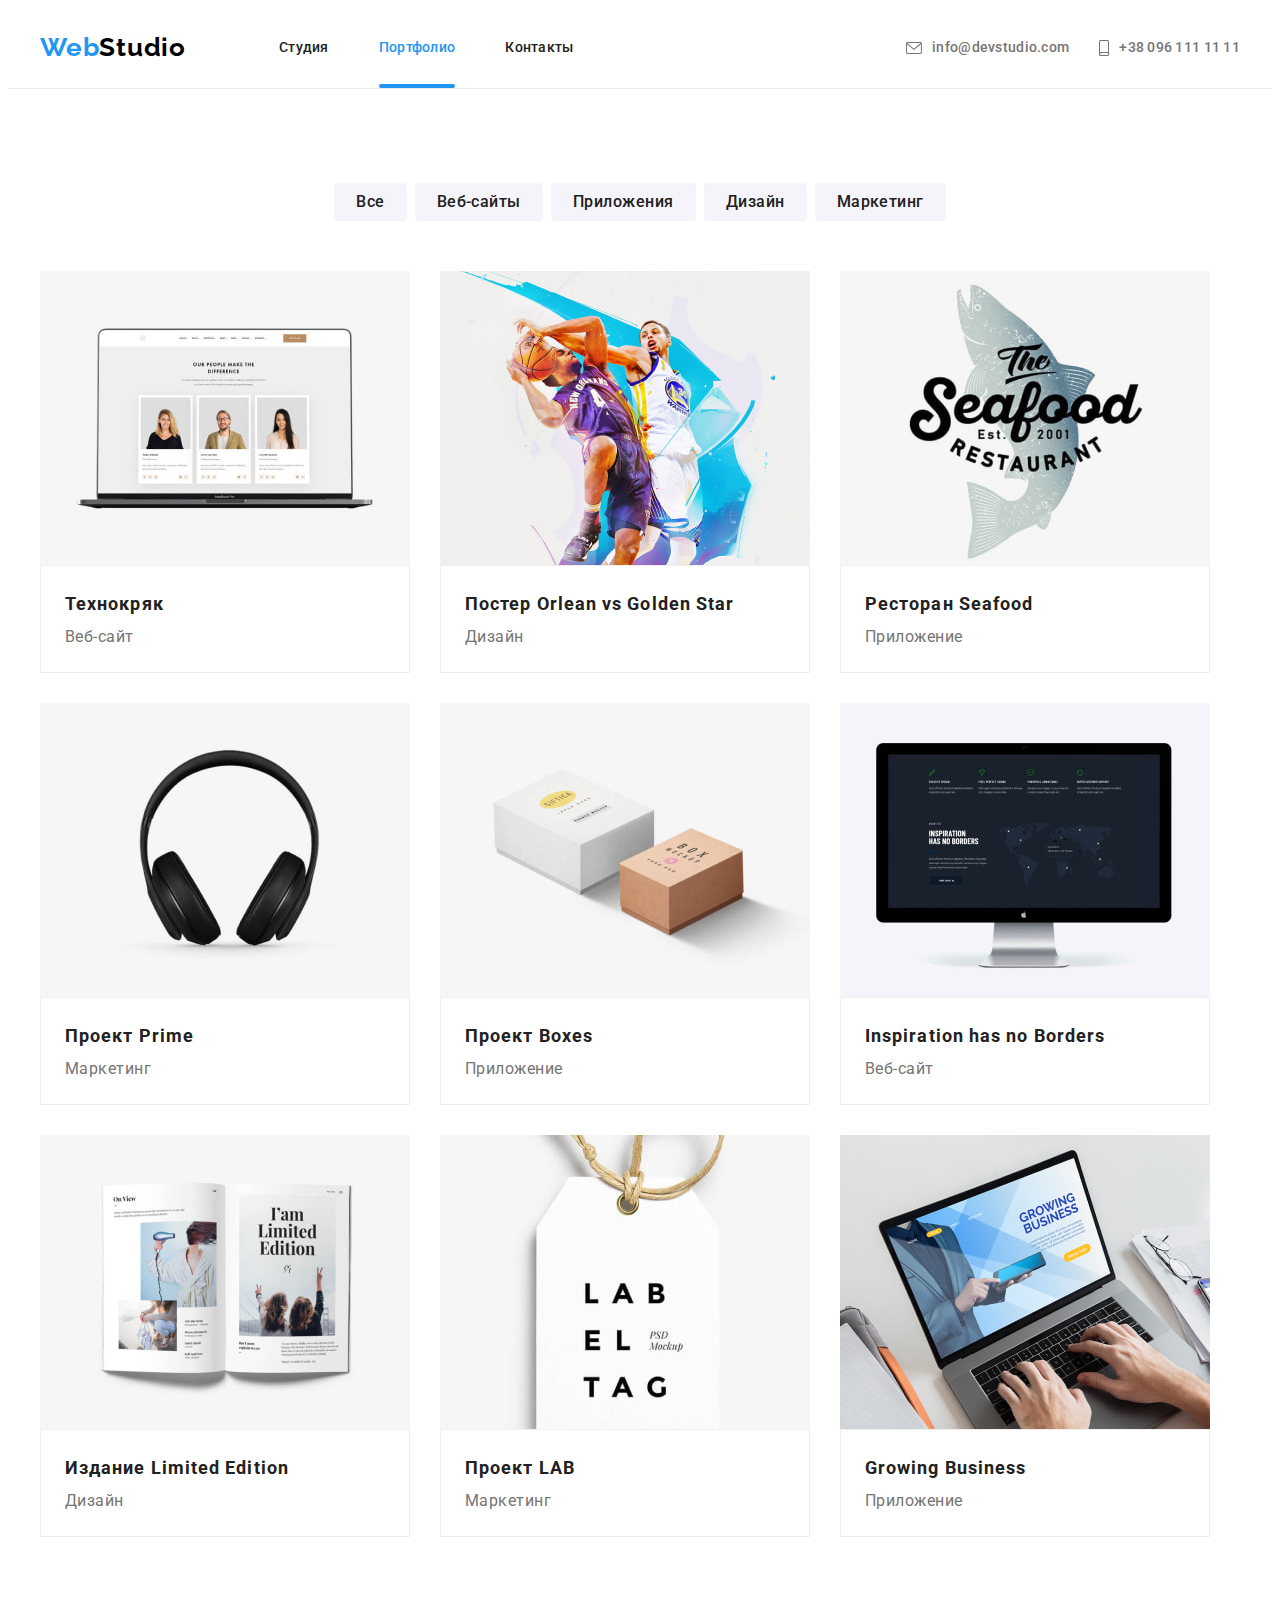
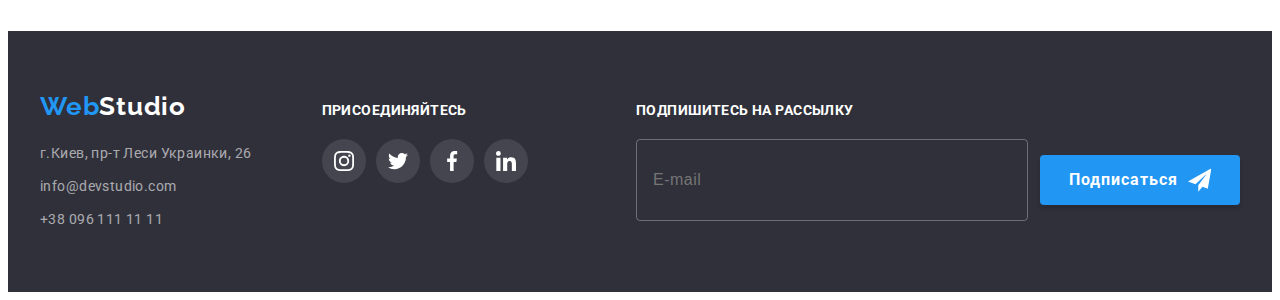
==== commit 1423f3f7: "налаштовано та підключено минифицированный файл стилей" ====
--- a/portfolio.html
+++ b/portfolio.html
@@ -22,6 +22,7 @@
     />
     <!--Пользовательские стили-->
     <link rel="stylesheet" href="./CSS/styles.css" />
+    <link rel="stylesheet" href="./CSS/main.min.css" />
   </head>
   <body>
     <!--Шапка сайта-->
--- a/CSS/styles.css
+++ b/CSS/styles.css
@@ -106,10 +106,6 @@
   margin-right: 0px;
 }
 
-.footer-link:hover,
-.footer-link:focus {
-  color: var(--accent-cl);
-}
 /* Header */
 .header {
   border-bottom: 1px solid #ececec;
@@ -168,7 +164,7 @@
   margin-right: 30px;
   align-items: center;
 }
-.contacts-item:last-child {
+.contacts__item:last-child {
   margin-right: 0px;
 }
 .contacts__link {
--- a/CSS/main.min.css
+++ b/CSS/main.min.css
@@ -0,0 +1 @@
+/* No CSS *//*# sourceMappingURL=main.min.css.map */